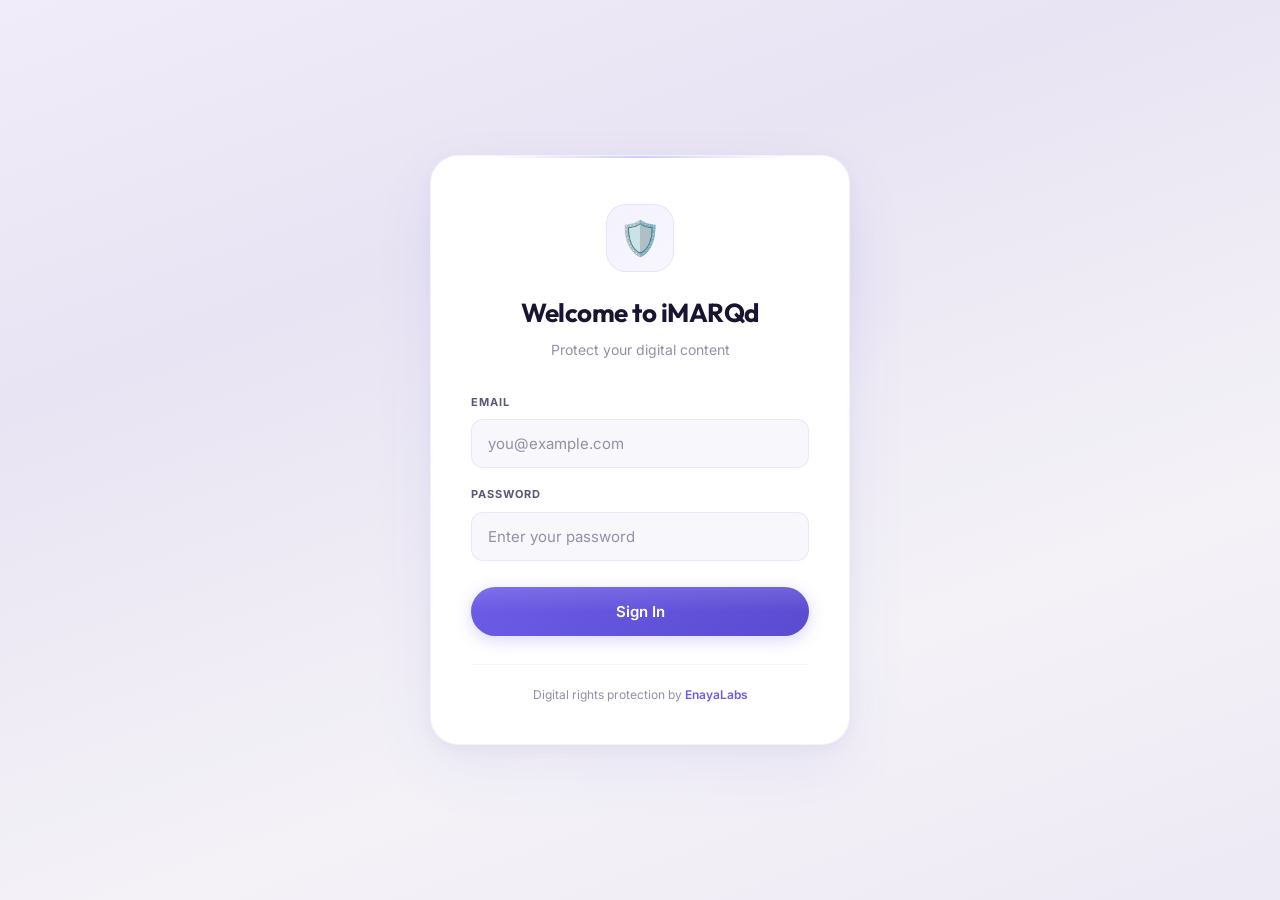
==== index.html @ 7c2dae61 "Initial frontend deployment for iMARQd" ====
<!DOCTYPE html>
<html lang="en">
<head>
<meta charset="UTF-8">
<meta name="viewport" content="width=device-width, initial-scale=1.0">
<title>iMARQd - Photo Protection Platform</title>

<link rel="preconnect" href="https://fonts.googleapis.com">
<link rel="preconnect" href="https://fonts.gstatic.com" crossorigin>
<link href="https://fonts.googleapis.com/css2?family=Outfit:wght@400;500;600;700;800&family=Inter:wght@400;500;600;700&display=swap" rel="stylesheet">

<style>
/* ============================================================
   iMARQd — Light Premium Interface
   ============================================================ */

*, *::before, *::after {
  margin: 0;
  padding: 0;
  box-sizing: border-box;
}

:root {
  --primary: #6c5ce7;
  --primary-light: #a29bfe;
  --primary-dark: #5a4bd1;
  --primary-glow: rgba(108, 92, 231, 0.25);
  --primary-subtle: rgba(108, 92, 231, 0.06);
  --accent: #8b5cf6;
  --success: #10b981;
  --success-light: #d1fae5;
  --success-glow: rgba(16, 185, 129, 0.2);
  --danger: #ef4444;
  --danger-glow: rgba(239, 68, 68, 0.18);
  --warning: #f59e0b;

  --bg-body: #f4f2f7;
  --bg-card: #ffffff;
  --bg-card-hover: #ffffff;
  --bg-elevated: #f8f7fb;
  --bg-input: #f8f7fb;
  --bg-input-focus: #ffffff;

  --text-primary: #1a1433;
  --text-secondary: #5c5775;
  --text-muted: #9490a6;

  --border-subtle: rgba(108, 92, 231, 0.06);
  --border-default: rgba(108, 92, 231, 0.1);
  --border-hover: rgba(108, 92, 231, 0.2);
  --border-active: rgba(108, 92, 231, 0.45);

  --radius-sm: 12px;
  --radius-md: 18px;
  --radius-lg: 24px;
  --radius-xl: 28px;
  --radius-pill: 999px;

  --ease-out: cubic-bezier(0.16, 1, 0.3, 1);
  --transition-fast: 0.2s var(--ease-out);
  --transition-normal: 0.35s var(--ease-out);

  --shadow-sm: 0 1px 3px rgba(108, 92, 231, 0.04), 0 1px 2px rgba(0,0,0,0.03);
  --shadow-card: 0 4px 24px rgba(108, 92, 231, 0.06), 0 1px 4px rgba(0,0,0,0.03);
  --shadow-card-hover: 0 12px 40px rgba(108, 92, 231, 0.1), 0 2px 8px rgba(0,0,0,0.04);
  --shadow-lg: 0 20px 50px rgba(108, 92, 231, 0.12), 0 4px 12px rgba(0,0,0,0.04);
}

html { scroll-behavior: smooth; }

body {
  font-family: 'Inter', -apple-system, BlinkMacSystemFont, sans-serif;
  background: var(--bg-body);
  color: var(--text-primary);
  line-height: 1.6;
  min-height: 100vh;
  overflow-x: hidden;
  -webkit-font-smoothing: antialiased;
}

/* ===== Subtle background pattern ===== */
body::before {
  content: '';
  position: fixed;
  inset: 0;
  background:
    radial-gradient(ellipse 60% 50% at 10% 0%, rgba(108, 92, 231, 0.06) 0%, transparent 50%),
    radial-gradient(ellipse 50% 60% at 90% 100%, rgba(139, 92, 246, 0.05) 0%, transparent 50%);
  pointer-events: none;
  z-index: 0;
}

/* ================================================================
   LOGIN
   ================================================================ */
.login-wrapper {
  display: flex;
  align-items: center;
  justify-content: center;
  min-height: 100vh;
  padding: 24px;
  position: relative;
  z-index: 1;
  background: linear-gradient(160deg, #f0ecf9 0%, #e8e4f3 30%, #f4f2f7 70%, #ede9f5 100%);
}

.login-wrapper::before {
  content: '';
  position: absolute;
  width: 480px;
  height: 480px;
  border-radius: 50%;
  background: radial-gradient(circle, rgba(108, 92, 231, 0.08) 0%, transparent 65%);
  top: 50%;
  left: 50%;
  transform: translate(-50%, -50%);
  animation: orbPulse 7s ease-in-out infinite;
  pointer-events: none;
}

.login-wrapper::after {
  content: '';
  position: absolute;
  width: 260px;
  height: 260px;
  border-radius: 50%;
  background: radial-gradient(circle, rgba(139, 92, 246, 0.06) 0%, transparent 65%);
  top: 32%;
  left: 62%;
  transform: translate(-50%, -50%);
  animation: orbFloat 9s ease-in-out infinite reverse;
  pointer-events: none;
}

@keyframes orbPulse {
  0%, 100% { transform: translate(-50%, -50%) scale(1); opacity: 0.7; }
  50% { transform: translate(-50%, -50%) scale(1.1); opacity: 1; }
}

@keyframes orbFloat {
  0%, 100% { transform: translate(-50%, -50%) scale(1); }
  50% { transform: translate(-50%, -50%) scale(1.08) translate(15px, -8px); }
}

.login-card {
  background: var(--bg-card);
  border: 1px solid rgba(108, 92, 231, 0.08);
  border-radius: var(--radius-xl);
  padding: 48px 40px 40px;
  width: 100%;
  max-width: 420px;
  position: relative;
  z-index: 2;
  box-shadow:
    0 24px 60px rgba(108, 92, 231, 0.08),
    0 4px 16px rgba(0, 0, 0, 0.04),
    inset 0 1px 0 rgba(255, 255, 255, 0.8);
  animation: loginReveal 0.7s var(--ease-out) forwards;
  opacity: 0;
}

@keyframes loginReveal {
  from { opacity: 0; transform: translateY(28px) scale(0.97); }
  to { opacity: 1; transform: translateY(0) scale(1); }
}

.login-card::before {
  content: '';
  position: absolute;
  top: 0;
  left: 15%;
  right: 15%;
  height: 2px;
  border-radius: 2px;
  background: linear-gradient(90deg, transparent, var(--primary-light), transparent);
  opacity: 0.5;
}

.login-logo-wrap {
  text-align: center;
  margin-bottom: 20px;
}

.login-logo {
  display: inline-flex;
  align-items: center;
  justify-content: center;
  width: 68px;
  height: 68px;
  border-radius: 20px;
  background: linear-gradient(135deg, rgba(108, 92, 231, 0.08), rgba(139, 92, 246, 0.06));
  border: 1px solid rgba(108, 92, 231, 0.1);
  font-size: 34px;
  animation: logoGlow 4s ease-in-out infinite;
}

@keyframes logoGlow {
  0%, 100% { box-shadow: 0 4px 16px rgba(108, 92, 231, 0.06); }
  50% { box-shadow: 0 8px 32px rgba(108, 92, 231, 0.12); }
}

.login-card h2 {
  font-family: 'Outfit', sans-serif;
  font-size: 26px;
  font-weight: 700;
  color: var(--text-primary);
  text-align: center;
  margin-bottom: 6px;
  letter-spacing: -0.5px;
}

.login-subtitle {
  text-align: center;
  color: var(--text-muted);
  font-size: 14px;
  margin-bottom: 32px;
}

.login-error {
  background: rgba(239, 68, 68, 0.06);
  border: 1px solid rgba(239, 68, 68, 0.15);
  color: var(--danger);
  padding: 12px 16px;
  border-radius: var(--radius-sm);
  font-size: 14px;
  font-weight: 500;
  margin-bottom: 18px;
  display: none;
  text-align: center;
}

.login-field-group {
  margin-bottom: 18px;
}

.login-field-label {
  display: block;
  font-size: 11px;
  font-weight: 700;
  color: var(--text-secondary);
  text-transform: uppercase;
  letter-spacing: 1px;
  margin-bottom: 8px;
}

.login-input {
  width: 100%;
  padding: 14px 16px;
  background: var(--bg-input);
  border: 1.5px solid var(--border-default);
  border-radius: var(--radius-sm);
  color: var(--text-primary);
  font-size: 15px;
  font-family: 'Inter', sans-serif;
  transition: var(--transition-fast);
  outline: none;
}

.login-input:focus {
  border-color: var(--border-active);
  background: var(--bg-input-focus);
  box-shadow: 0 0 0 3px rgba(108, 92, 231, 0.08);
}

.login-input::placeholder {
  color: var(--text-muted);
}

.login-btn {
  width: 100%;
  padding: 15px;
  background: linear-gradient(135deg, var(--primary) 0%, var(--primary-dark) 100%);
  color: white;
  border: none;
  border-radius: var(--radius-pill);
  font-size: 15px;
  font-weight: 600;
  font-family: 'Inter', sans-serif;
  cursor: pointer;
  transition: var(--transition-normal);
  box-shadow: 0 4px 16px var(--primary-glow);
  margin-top: 8px;
  position: relative;
  overflow: hidden;
}

.login-btn::before {
  content: '';
  position: absolute;
  inset: 0;
  background: linear-gradient(rgba(255,255,255,0.12), transparent 50%);
  pointer-events: none;
}

.login-btn:hover {
  transform: translateY(-2px);
  box-shadow: 0 8px 28px var(--primary-glow);
}

.login-btn:active { transform: translateY(0); }

.login-footer {
  text-align: center;
  margin-top: 28px;
  padding-top: 20px;
  border-top: 1px solid var(--border-subtle);
}

.login-footer-text {
  font-size: 12px;
  color: var(--text-muted);
}

.login-footer-text a {
  color: var(--primary);
  text-decoration: none;
  font-weight: 600;
  transition: var(--transition-fast);
}

.login-footer-text a:hover { color: var(--primary-dark); }

/* ================================================================
   APP HEADER
   ================================================================ */
.app-header {
  display: grid;
  grid-template-columns: 1fr auto 1fr;
  align-items: center;
  padding: 18px 36px;
  max-width: 1440px;
  margin: 0 auto;
  position: relative;
  z-index: 10;
  animation: fadeDown 0.5s var(--ease-out);
}

@keyframes fadeDown {
  from { opacity: 0; transform: translateY(-8px); }
  to { opacity: 1; transform: translateY(0); }
}

.app-header::after {
  content: '';
  position: absolute;
  bottom: 0;
  left: 5%;
  right: 5%;
  height: 1px;
  background: linear-gradient(90deg, transparent, var(--border-default), transparent);
}

.header-left { display: flex; align-items: center; gap: 12px; }
.header-center { text-align: center; }
.header-right { display: flex; justify-content: flex-end; }

.logo {
  width: 42px;
  height: 42px;
  background: var(--primary-subtle);
  border: 1px solid var(--border-default);
  border-radius: 12px;
  display: flex;
  align-items: center;
  justify-content: center;
  font-size: 20px;
  transition: var(--transition-fast);
}

.logo:hover {
  background: rgba(108, 92, 231, 0.1);
  border-color: var(--border-hover);
  box-shadow: 0 4px 12px rgba(108, 92, 231, 0.08);
}

.logo-text {
  font-family: 'Outfit', sans-serif;
  font-size: 22px;
  color: var(--text-primary);
  font-weight: 800;
  letter-spacing: -0.7px;
}

.tagline {
  font-size: 12px;
  color: var(--text-muted);
  font-weight: 500;
  letter-spacing: 2.5px;
  text-transform: uppercase;
}

.logout-btn {
  padding: 8px 18px !important;
  border-radius: var(--radius-pill) !important;
  font-size: 13px !important;
}

/* ================================================================
   MAIN CONTENT
   ================================================================ */
.app-content {
  display: flex;
  justify-content: center;
  padding: 28px 24px 80px;
  position: relative;
  z-index: 1;
}

.container {
  max-width: 1360px;
  width: 100%;
}

/* ===== FIXED GRID: 2 equal columns on top, full-width bottom ===== */
.sections-grid {
  display: grid;
  grid-template-columns: 1fr 1fr;
  gap: 22px;
}

/* ================================================================
   SECTION CARDS
   ================================================================ */
.section-card {
  background: var(--bg-card);
  border: 1px solid var(--border-subtle);
  border-radius: var(--radius-xl);
  padding: 36px;
  position: relative;
  overflow: hidden;
  transition: var(--transition-normal);
  box-shadow: var(--shadow-card);
  animation: cardUp 0.55s var(--ease-out) backwards;
}

.section-card:nth-child(1) { animation-delay: 0.08s; }
.section-card:nth-child(2) { animation-delay: 0.16s; }
.section-card:nth-child(3) { animation-delay: 0.24s; }

@keyframes cardUp {
  from { opacity: 0; transform: translateY(16px); }
  to { opacity: 1; transform: translateY(0); }
}

/* Top accent bar */
.section-card::before {
  content: '';
  position: absolute;
  top: 0;
  left: 0;
  right: 0;
  height: 2px;
  background: linear-gradient(90deg, transparent, rgba(108, 92, 231, 0.15) 30%, rgba(139, 92, 246, 0.25) 50%, rgba(108, 92, 231, 0.15) 70%, transparent);
  opacity: 0;
  transition: opacity var(--transition-normal);
}

.section-card:hover {
  transform: translateY(-3px);
  border-color: var(--border-hover);
  box-shadow: var(--shadow-card-hover);
}

.section-card:hover::before { opacity: 1; }

/* ===== SECTION HEADER ===== */
.section-header {
  display: flex;
  align-items: center;
  gap: 14px;
  margin-bottom: 12px;
}

.section-icon {
  width: 52px;
  height: 52px;
  background: linear-gradient(135deg, rgba(108, 92, 231, 0.08), rgba(139, 92, 246, 0.06));
  border: 1px solid rgba(108, 92, 231, 0.08);
  border-radius: 15px;
  display: flex;
  align-items: center;
  justify-content: center;
  font-size: 24px;
  flex-shrink: 0;
  transition: var(--transition-normal);
}

.section-card:hover .section-icon {
  background: linear-gradient(135deg, rgba(108, 92, 231, 0.12), rgba(139, 92, 246, 0.1));
  box-shadow: 0 4px 16px rgba(108, 92, 231, 0.08);
  border-color: rgba(108, 92, 231, 0.15);
}

.section-title {
  font-family: 'Outfit', sans-serif;
  font-size: 22px;
  font-weight: 700;
  color: var(--text-primary);
  letter-spacing: -0.3px;
}

.section-description {
  font-size: 14px;
  color: var(--text-secondary);
  margin-bottom: 22px;
  line-height: 1.65;
}

/* ================================================================
   UPLOAD ZONE
   ================================================================ */
.upload-zone {
  background: var(--bg-elevated);
  border: 1.5px dashed rgba(108, 92, 231, 0.15);
  border-radius: var(--radius-lg);
  padding: 40px 24px;
  text-align: center;
  cursor: pointer;
  transition: var(--transition-normal);
  margin-bottom: 22px;
  position: relative;
  overflow: hidden;
}

.upload-zone:hover {
  border-color: rgba(108, 92, 231, 0.3);
  background: rgba(108, 92, 231, 0.03);
}

.upload-zone.dragover {
  border-color: var(--primary);
  border-style: solid;
  background: rgba(108, 92, 231, 0.04);
  box-shadow: 0 0 0 3px rgba(108, 92, 231, 0.06);
}

.upload-icon {
  font-size: 40px;
  margin-bottom: 12px;
  display: inline-block;
  animation: gentleFloat 4s ease-in-out infinite;
}

@keyframes gentleFloat {
  0%, 100% { transform: translateY(0); }
  50% { transform: translateY(-5px); }
}

.upload-text {
  font-size: 15px;
  color: var(--text-primary);
  font-weight: 600;
  margin-bottom: 4px;
}

.upload-subtext {
  font-size: 13px;
  color: var(--text-muted);
}

/* ===== IMAGE PREVIEW ===== */
.image-preview {
  display: none;
  background: var(--bg-elevated);
  border-radius: var(--radius-md);
  padding: 18px;
  margin-bottom: 22px;
  border: 1px solid var(--border-subtle);
}

.preview-image {
  width: 100%;
  max-height: 260px;
  object-fit: contain;
  border-radius: var(--radius-sm);
  margin-bottom: 12px;
}

.preview-info {
  font-size: 12px;
  color: var(--text-muted);
  text-align: center;
  font-weight: 500;
}

/* ===== PROCESSING ===== */
.processing {
  display: none;
  text-align: center;
  padding: 32px;
}

.spinner {
  width: 38px;
  height: 38px;
  margin: 0 auto 16px;
  border: 3px solid rgba(108, 92, 231, 0.1);
  border-top-color: var(--primary);
  border-radius: 50%;
  animation: spin 0.75s linear infinite;
}

@keyframes spin { to { transform: rotate(360deg); } }

.processing-text {
  font-size: 14px;
  color: var(--text-secondary);
  font-weight: 600;
}

/* ================================================================
   MESSAGES
   ================================================================ */
.message {
  padding: 13px 18px;
  border-radius: var(--radius-sm);
  margin-bottom: 18px;
  font-size: 14px;
  font-weight: 600;
  display: none;
  align-items: center;
  gap: 10px;
  animation: msgSlide 0.35s var(--ease-out);
  text-align: center;
  border: 1px solid transparent;
}

@keyframes msgSlide {
  from { opacity: 0; transform: translateY(-10px); }
  to { opacity: 1; transform: translateY(0); }
}

.message-success {
  background: rgba(16, 185, 129, 0.08);
  border-color: rgba(16, 185, 129, 0.15);
  color: var(--success);
}

.message-info {
  background: rgba(108, 92, 231, 0.06);
  border-color: rgba(108, 92, 231, 0.12);
  color: var(--primary);
}

.message-warning {
  background: rgba(245, 158, 11, 0.08);
  border-color: rgba(245, 158, 11, 0.15);
  color: var(--warning);
}

.message-error {
  background: rgba(239, 68, 68, 0.06);
  border-color: rgba(239, 68, 68, 0.12);
  color: var(--danger);
}

/* ================================================================
   BUTTONS
   ================================================================ */
.btn {
  padding: 14px 26px;
  border-radius: var(--radius-pill);
  font-size: 15px;
  font-weight: 600;
  cursor: pointer;
  transition: var(--transition-normal);
  border: none;
  font-family: 'Inter', sans-serif;
  display: inline-flex;
  align-items: center;
  gap: 8px;
  justify-content: center;
  position: relative;
  overflow: hidden;
}

.btn::before {
  content: '';
  position: absolute;
  inset: 0;
  background: linear-gradient(rgba(255, 255, 255, 0.1), transparent 55%);
  pointer-events: none;
}

.btn-primary {
  background: linear-gradient(135deg, var(--primary) 0%, var(--primary-dark) 100%);
  color: white;
  box-shadow: 0 4px 14px var(--primary-glow);
}

.btn-primary:hover:not(:disabled) {
  transform: translateY(-2px);
  box-shadow: 0 8px 24px var(--primary-glow);
}

.btn-primary:active:not(:disabled) { transform: translateY(0); }
.btn-primary:disabled { opacity: 0.4; cursor: not-allowed; }

.btn-secondary {
  background: var(--primary-subtle);
  color: var(--primary);
  border: 1px solid var(--border-default);
}

.btn-secondary:hover {
  background: rgba(108, 92, 231, 0.1);
  border-color: var(--border-hover);
}

.btn-success {
  background: linear-gradient(135deg, #059669 0%, #047857 100%);
  color: white;
  box-shadow: 0 4px 14px var(--success-glow);
}

.btn-success:hover {
  transform: translateY(-2px);
  box-shadow: 0 8px 22px var(--success-glow);
}

.btn-danger {
  background: linear-gradient(135deg, #dc2626 0%, #b91c1c 100%);
  color: white;
  box-shadow: 0 4px 14px var(--danger-glow);
}

.btn-danger:hover {
  transform: translateY(-2px);
  box-shadow: 0 8px 22px var(--danger-glow);
}

.btn-full { width: 100%; }
.btn-small { padding: 10px 18px; font-size: 13px; }

.btn-group {
  display: grid;
  grid-template-columns: repeat(auto-fit, minmax(200px, 1fr));
  gap: 12px;
}

/* ================================================================
   INPUT FIELDS
   ================================================================ */
.input-group { margin-bottom: 22px; }

.input-label {
  display: block;
  font-size: 11px;
  font-weight: 700;
  color: var(--text-secondary);
  margin-bottom: 8px;
  text-transform: uppercase;
  letter-spacing: 0.8px;
}

.input-field {
  width: 100%;
  padding: 14px 16px;
  background: var(--bg-input);
  border: 1.5px solid var(--border-default);
  border-radius: var(--radius-sm);
  color: var(--text-primary);
  font-size: 15px;
  font-family: 'Inter', sans-serif;
  transition: var(--transition-fast);
  margin-bottom: 14px;
  outline: none;
}

.input-field:focus {
  border-color: var(--border-active);
  background: var(--bg-input-focus);
  box-shadow: 0 0 0 3px rgba(108, 92, 231, 0.06);
}

.input-field::placeholder { color: var(--text-muted); }

/* ================================================================
   PLATFORM SELECTOR
   ================================================================ */
.platform-selector {
  display: flex;
  gap: 10px;
  margin-bottom: 16px;
}

.platform-option {
  width: 54px;
  height: 54px;
  border-radius: 15px;
  display: flex;
  align-items: center;
  justify-content: center;
  font-size: 23px;
  cursor: pointer;
  background: var(--bg-elevated);
  border: 1.5px solid var(--border-subtle);
  transition: var(--transition-fast);
  position: relative;
}

.platform-option:hover {
  transform: translateY(-3px);
  border-color: var(--border-hover);
  background: rgba(108, 92, 231, 0.04);
  box-shadow: 0 4px 12px rgba(108, 92, 231, 0.06);
}

.platform-option.active {
  background: linear-gradient(135deg, var(--primary) 0%, var(--primary-dark) 100%);
  border-color: transparent;
  color: white;
  box-shadow: 0 4px 16px var(--primary-glow);
  transform: translateY(-2px);
}

.platform-option.active::after {
  content: '';
  position: absolute;
  bottom: -6px;
  left: 50%;
  transform: translateX(-50%);
  width: 4px;
  height: 4px;
  border-radius: 50%;
  background: var(--primary);
  box-shadow: 0 0 6px var(--primary-glow);
}

.platform-icon { font-size: 23px; display: block; }

/* ================================================================
   SEARCH RESULTS
   ================================================================ */
.search-results { display: none; margin-top: 22px; }

.result-card {
  background: var(--bg-elevated);
  border: 1px solid var(--border-subtle);
  border-radius: var(--radius-lg);
  padding: 26px;
  margin-bottom: 14px;
  transition: var(--transition-normal);
}

.result-card:hover {
  transform: translateY(-2px);
  border-color: var(--border-hover);
  box-shadow: var(--shadow-card-hover);
}

.result-header {
  display: flex;
  gap: 18px;
  margin-bottom: 18px;
  padding-bottom: 18px;
  border-bottom: 1px solid var(--border-subtle);
}

.result-thumbnail {
  width: 80px;
  height: 80px;
  background: linear-gradient(135deg, rgba(108, 92, 231, 0.08), rgba(139, 92, 246, 0.06));
  border: 1px solid rgba(108, 92, 231, 0.08);
  border-radius: var(--radius-md);
  display: flex;
  align-items: center;
  justify-content: center;
  font-size: 32px;
  flex-shrink: 0;
}

.result-info { flex: 1; min-width: 0; }

.result-platform {
  display: inline-block;
  padding: 3px 10px;
  background: rgba(108, 92, 231, 0.06);
  border: 1px solid rgba(108, 92, 231, 0.1);
  color: var(--primary);
  border-radius: 6px;
  font-size: 10px;
  font-weight: 700;
  text-transform: uppercase;
  letter-spacing: 0.8px;
  margin-bottom: 8px;
}

.result-title {
  font-family: 'Outfit', sans-serif;
  font-size: 18px;
  font-weight: 700;
  color: var(--text-primary);
  margin-bottom: 5px;
}

.result-meta {
  font-size: 13px;
  color: var(--text-muted);
  margin-bottom: 5px;
}

/* ================================================================
   ACTION DECISION
   ================================================================ */
.action-decision { margin-top: 26px; }

.action-title {
  font-family: 'Outfit', sans-serif;
  font-size: 16px;
  font-weight: 700;
  color: var(--text-primary);
  margin-bottom: 18px;
  text-align: center;
}

.action-options {
  display: grid;
  grid-template-columns: 1fr 1fr;
  gap: 14px;
}

.action-card {
  background: var(--bg-card);
  border: 1.5px solid var(--border-subtle);
  border-radius: var(--radius-lg);
  padding: 26px;
  cursor: pointer;
  transition: var(--transition-normal);
  text-align: center;
}

.action-card:hover { transform: translateY(-3px); }

.action-card.monetize { border-color: rgba(16, 185, 129, 0.12); }
.action-card.monetize:hover {
  background: rgba(16, 185, 129, 0.03);
  border-color: rgba(16, 185, 129, 0.25);
  box-shadow: 0 10px 28px rgba(16, 185, 129, 0.08);
}

.action-card.takedown { border-color: rgba(239, 68, 68, 0.12); }
.action-card.takedown:hover {
  background: rgba(239, 68, 68, 0.03);
  border-color: rgba(239, 68, 68, 0.25);
  box-shadow: 0 10px 28px rgba(239, 68, 68, 0.08);
}

.action-icon { font-size: 40px; margin-bottom: 12px; }

.action-card-title {
  font-family: 'Outfit', sans-serif;
  font-size: 18px;
  font-weight: 700;
  margin-bottom: 8px;
}

.action-card.monetize .action-card-title { color: var(--success); }
.action-card.takedown .action-card-title { color: var(--danger); }

.action-description {
  font-size: 13px;
  color: var(--text-secondary);
  margin-bottom: 14px;
  line-height: 1.6;
}

/* ===== UTILITY ===== */
.verify-result { display: none; }
.full-width { grid-column: 1 / -1; }

/* ================================================================
   RESPONSIVE
   ================================================================ */
@media (max-width: 968px) {
  .sections-grid { grid-template-columns: 1fr; }
  .app-header { padding: 14px 18px; grid-template-columns: 1fr 1fr; }
  .header-center { display: none; }
  .logo-text { font-size: 20px; }
  .section-card { padding: 26px; border-radius: var(--radius-lg); }
  .section-title { font-size: 20px; }
  .section-icon { width: 46px; height: 46px; font-size: 20px; border-radius: 13px; }
  .action-options { grid-template-columns: 1fr; }
}

@media (max-width: 640px) {
  .app-content { padding: 14px 10px 60px; }
  .section-card { padding: 22px 18px; border-radius: var(--radius-md); }
  .btn-group { grid-template-columns: 1fr; }
  .platform-selector { gap: 7px; }
  .platform-option { width: 46px; height: 46px; font-size: 19px; border-radius: 12px; }
  .result-header { flex-direction: column; text-align: center; align-items: center; }
  .upload-zone { padding: 32px 18px; }
  .login-card { padding: 32px 24px; border-radius: var(--radius-lg); }
  .login-logo { width: 56px; height: 56px; font-size: 28px; border-radius: 16px; }
  .btn { padding: 12px 20px; font-size: 14px; }
}

/* ===== SCROLLBAR ===== */
::-webkit-scrollbar { width: 5px; }
::-webkit-scrollbar-track { background: transparent; }
::-webkit-scrollbar-thumb { background: rgba(108, 92, 231, 0.15); border-radius: 3px; }
::-webkit-scrollbar-thumb:hover { background: rgba(108, 92, 231, 0.25); }

::selection { background: rgba(108, 92, 231, 0.15); color: var(--text-primary); }
:focus-visible { outline: 2px solid var(--primary); outline-offset: 2px; }
</style>
</head>
<body>

<div id="verifyResult" class="verify-result" style="margin-top:12px;"></div>

<!-- LOGIN -->
<div id="loginScreen" class="login-wrapper">
  <div class="login-card">
    <div class="login-logo-wrap">
      <div class="login-logo">🛡️</div>
    </div>
    <h2>Welcome to iMARQd</h2>
    <p class="login-subtitle">Protect your digital content</p>
    <div id="loginError" class="login-error"></div>
    <div class="login-field-group">
      <label class="login-field-label" for="loginEmail">Email</label>
      <input id="loginEmail" class="login-input" placeholder="you@example.com" autocomplete="email">
    </div>
    <div class="login-field-group">
      <label class="login-field-label" for="loginPassword">Password</label>
      <input id="loginPassword" class="login-input" type="password" placeholder="Enter your password" autocomplete="current-password">
    </div>
    <button class="login-btn" id="loginBtn">Sign In</button>
    <div class="login-footer">
      <p class="login-footer-text">Digital rights protection by <a href="#">EnayaLabs</a></p>
    </div>
  </div>
</div>

<!-- MAIN APP -->
<div id="app" style="display:none;">

  <div class="app-header">
    <div class="header-left">
      <div class="logo">🛡️</div>
      <div class="logo-text">iMARQd</div>
    </div>
    <div class="header-center">
      <div class="tagline">Protect · Verify · Monitor</div>
    </div>
    <div class="header-right">
      <button class="btn btn-secondary logout-btn" id="logoutBtn">Logout</button>
    </div>
  </div>

  <div class="app-content">
    <div class="container">
      <div class="sections-grid">

        <!-- WATERMARK -->
        <div class="section-card">
          <div class="section-header">
            <div class="section-icon">🖼️</div>
            <div class="section-title">Watermark & Download</div>
          </div>
          <p class="section-description">Upload your image, add an invisible watermark, and download the protected version.</p>
          <div id="watermarkMessage" class="message"></div>
          <div class="upload-zone" id="watermarkZone">
            <input type="file" id="watermarkInput" hidden accept="image/*">
            <div class="upload-icon">📸</div>
            <div class="upload-text">Drop image here</div>
            <div class="upload-subtext">or click to browse</div>
          </div>
          <div class="image-preview" id="watermarkPreview">
            <img id="watermarkPreviewImg" class="preview-image">
            <div id="watermarkPreviewInfo" class="preview-info"></div>
          </div>
          <div class="processing" id="watermarkProcessing">
            <div class="spinner"></div>
            <div class="processing-text">Adding invisible watermark...</div>
          </div>
          <button class="btn btn-success btn-full" id="downloadBtn" style="display:none;">Download Protected Image</button>
        </div>

        <!-- VERIFY -->
        <div class="section-card">
          <div class="section-header">
            <div class="section-icon">🔍</div>
            <div class="section-title">Upload & Verify</div>
          </div>
          <p class="section-description">Check if an image carries an iMARQd watermark and retrieve its ownership details.</p>
          <div id="verifyMessage" class="message"></div>
          <div class="upload-zone" id="verifyZone">
            <input type="file" id="verifyInput" hidden accept="image/*">
            <div class="upload-icon">🔎</div>
            <div class="upload-text">Drop image here</div>
            <div class="upload-subtext">or click to verify</div>
          </div>
          <div class="image-preview" id="verifyPreview">
            <img id="verifyPreviewImg" class="preview-image">
          </div>
          <div class="processing" id="verifyProcessing">
            <div class="spinner"></div>
          </div>
        </div>

        <!-- MONITOR -->
        <div class="section-card full-width">
          <div class="section-header">
            <div class="section-icon">🌐</div>
            <div class="section-title">Social Media Monitor</div>
          </div>
          <p class="section-description">Track where your protected content appears across social media platforms.</p>
          <div id="searchMessage" class="message"></div>
          <div class="platform-selector" id="platformSelector">
            <div class="platform-option" data-platform="x">🐦</div>
            <div class="platform-option" data-platform="meta">📘</div>
            <div class="platform-option" data-platform="pin">📌</div>
            <div class="platform-option" data-platform="insta">📸</div>
          </div>
          <input id="handleInput" class="input-field" placeholder="Enter username or handle">
          <button class="btn btn-primary btn-full" id="monitorBtn">Monitor</button>
          <div id="searchResults" class="search-results"></div>
        </div>

      </div>
    </div>
  </div>
</div>

<!-- SCRIPTS -->
<script src="js/state.js"></script>
<script src="js/utils.js"></script>
<script src="js/auth.js"></script>
<script src="js/watermark.js"></script>
<script src="js/verify.js"></script>
<script src="js/monitor.js"></script>
<script src="js/main.js"></script>

<script>
document.addEventListener("DOMContentLoaded", () => {
  const options = document.querySelectorAll(".platform-option");
  options.forEach(option => {
    option.addEventListener("click", () => {
      options.forEach(o => o.classList.remove("active"));
      option.classList.add("active");
    });
  });
});
</script>

</body>
</html>
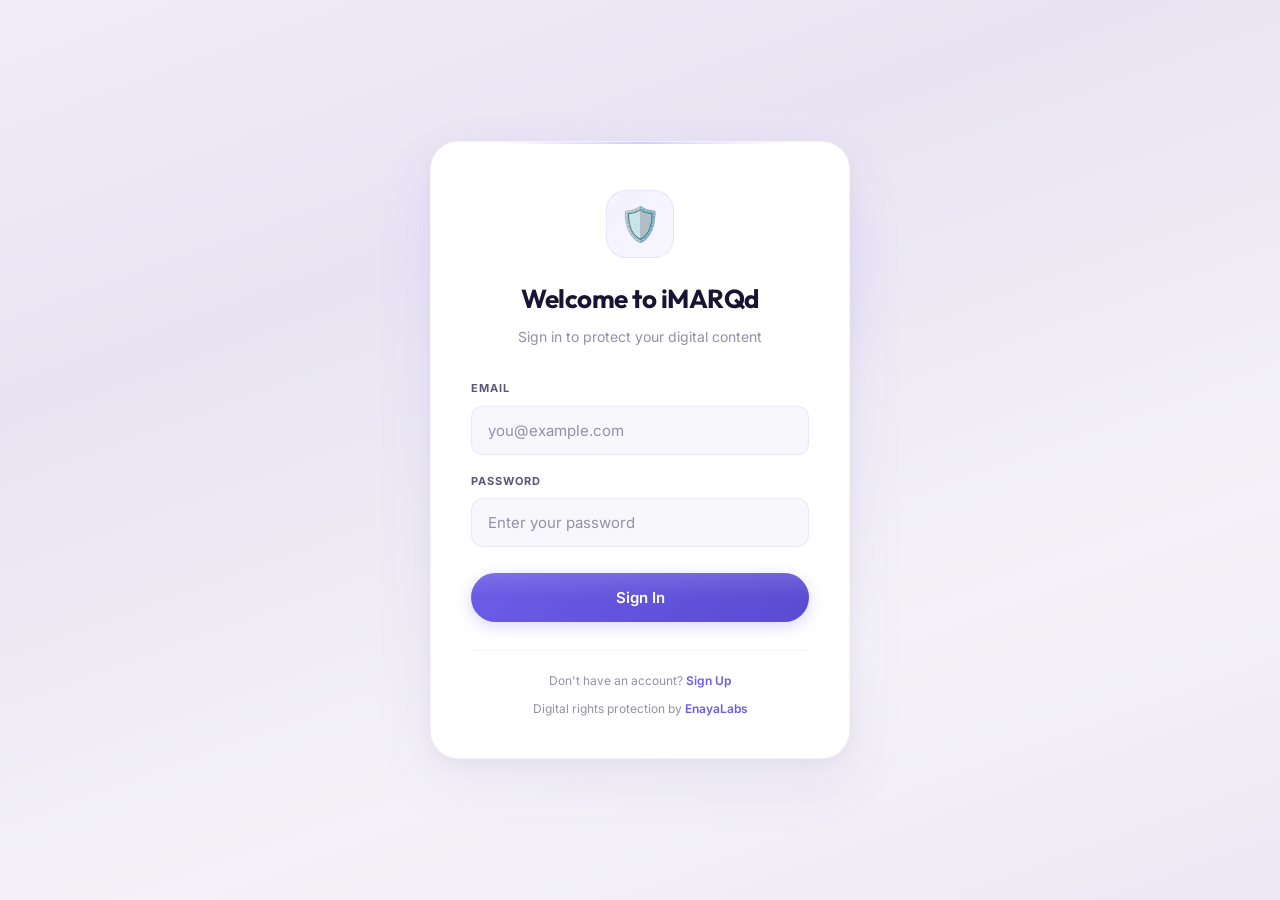
==== commit d1691c9e: "Update index.html with new login/signup" ====
--- a/index.html
+++ b/index.html
@@ -4,6 +4,31 @@
 <meta charset="UTF-8">
 <meta name="viewport" content="width=device-width, initial-scale=1.0">
 <title>iMARQd - Photo Protection Platform</title>
+
+<!-- Meta Pixel Code -->
+<script>
+!function(f,b,e,v,n,t,s)
+{if(f.fbq)return;n=f.fbq=function(){n.callMethod?
+n.callMethod.apply(n,arguments):n.queue.push(arguments)};
+if(!f._fbq)f._fbq=n;n.push=n;n.loaded=!0;n.version='2.0';
+n.queue=[];t=b.createElement(e);t.async=!0;
+t.src=v;s=b.getElementsByTagName(e)[0];
+s.parentNode.insertBefore(t,s)}(window,document,'script',
+'https://connect.facebook.net/en_US/fbevents.js');
+fbq('init', '1178151347754728');
+fbq('track', 'PageView');
+</script>
+<!-- End Meta Pixel Code -->
+
+<!-- Google tag (gtag.js) -->
+<script async src="https://www.googletagmanager.com/gtag/js?id=G-1P49YGQNN2"></script>
+<script>
+  window.dataLayer = window.dataLayer || [];
+  function gtag(){dataLayer.push(arguments);}
+  gtag('js', new Date());
+
+  gtag('config', 'G-1P49YGQNN2');
+</script>
 
 <link rel="preconnect" href="https://fonts.googleapis.com">
 <link rel="preconnect" href="https://fonts.gstatic.com" crossorigin>
@@ -780,27 +805,37 @@
    ================================================================ */
 .platform-selector {
   display: flex;
-  gap: 10px;
+  gap: 12px;
   margin-bottom: 16px;
+  flex-wrap: wrap;
 }
 
 .platform-option {
-  width: 54px;
-  height: 54px;
-  border-radius: 15px;
   display: flex;
   align-items: center;
-  justify-content: center;
-  font-size: 23px;
+  gap: 8px;
+  padding: 10px 18px;
+  border-radius: var(--radius-pill);
   cursor: pointer;
   background: var(--bg-elevated);
   border: 1.5px solid var(--border-subtle);
   transition: var(--transition-fast);
   position: relative;
+  color: var(--text-secondary);
+  user-select: none;
+}
+
+.platform-option svg { flex-shrink: 0; }
+
+.platform-label {
+  font-size: 13px;
+  font-weight: 600;
+  font-family: 'Inter', sans-serif;
+  letter-spacing: 0.2px;
 }
 
 .platform-option:hover {
-  transform: translateY(-3px);
+  transform: translateY(-2px);
   border-color: var(--border-hover);
   background: rgba(108, 92, 231, 0.04);
   box-shadow: 0 4px 12px rgba(108, 92, 231, 0.06);
@@ -814,17 +849,108 @@
   transform: translateY(-2px);
 }
 
-.platform-option.active::after {
-  content: '';
-  position: absolute;
-  bottom: -6px;
-  left: 50%;
-  transform: translateX(-50%);
-  width: 4px;
-  height: 4px;
-  border-radius: 50%;
-  background: var(--primary);
-  box-shadow: 0 0 6px var(--primary-glow);
+.platform-option.active .coming-soon-badge {
+  background: rgba(255, 255, 255, 0.25);
+  color: white;
+}
+
+.coming-soon-badge {
+  font-size: 9px;
+  font-weight: 700;
+  text-transform: uppercase;
+  letter-spacing: 0.8px;
+  background: rgba(245, 158, 11, 0.12);
+  color: var(--warning);
+  padding: 2px 7px;
+  border-radius: 6px;
+  line-height: 1.4;
+}
+
+/* ===== MATCH FOUND RESULT ===== */
+.match-result-card {
+  background: var(--bg-elevated);
+  border: 1.5px solid rgba(16, 185, 129, 0.2);
+  border-radius: var(--radius-lg);
+  padding: 28px;
+  margin-top: 22px;
+  animation: cardUp 0.45s var(--ease-out);
+}
+
+.match-result-header {
+  display: flex;
+  align-items: center;
+  gap: 14px;
+  margin-bottom: 18px;
+}
+
+.match-result-badge {
+  display: inline-flex;
+  align-items: center;
+  gap: 6px;
+  background: var(--success-light);
+  color: #047857;
+  padding: 6px 14px;
+  border-radius: var(--radius-pill);
+  font-size: 13px;
+  font-weight: 700;
+  font-family: 'Outfit', sans-serif;
+}
+
+.match-result-badge svg { flex-shrink: 0; }
+
+.match-detail-grid {
+  display: grid;
+  grid-template-columns: 1fr 1fr;
+  gap: 14px;
+}
+
+.match-detail-item {
+  background: var(--bg-card);
+  border: 1px solid var(--border-subtle);
+  border-radius: var(--radius-sm);
+  padding: 14px 16px;
+}
+
+.match-detail-label {
+  font-size: 10px;
+  font-weight: 700;
+  text-transform: uppercase;
+  letter-spacing: 0.8px;
+  color: var(--text-muted);
+  margin-bottom: 4px;
+}
+
+.match-detail-value {
+  font-family: 'Outfit', sans-serif;
+  font-size: 15px;
+  font-weight: 600;
+  color: var(--text-primary);
+}
+
+.coming-soon-overlay {
+  text-align: center;
+  padding: 40px 20px;
+  margin-top: 22px;
+  background: var(--bg-elevated);
+  border: 1.5px dashed rgba(245, 158, 11, 0.25);
+  border-radius: var(--radius-lg);
+  animation: cardUp 0.45s var(--ease-out);
+}
+
+.coming-soon-icon { font-size: 44px; margin-bottom: 12px; }
+
+.coming-soon-title {
+  font-family: 'Outfit', sans-serif;
+  font-size: 20px;
+  font-weight: 700;
+  color: var(--text-primary);
+  margin-bottom: 6px;
+}
+
+.coming-soon-text {
+  font-size: 14px;
+  color: var(--text-secondary);
+  line-height: 1.6;
 }
 
 .platform-icon { font-size: 23px; display: block; }
@@ -981,14 +1107,17 @@
   .section-title { font-size: 20px; }
   .section-icon { width: 46px; height: 46px; font-size: 20px; border-radius: 13px; }
   .action-options { grid-template-columns: 1fr; }
+  .match-detail-grid { grid-template-columns: 1fr; }
 }
 
 @media (max-width: 640px) {
   .app-content { padding: 14px 10px 60px; }
   .section-card { padding: 22px 18px; border-radius: var(--radius-md); }
   .btn-group { grid-template-columns: 1fr; }
-  .platform-selector { gap: 7px; }
-  .platform-option { width: 46px; height: 46px; font-size: 19px; border-radius: 12px; }
+  .platform-selector { gap: 8px; }
+  .platform-option { padding: 8px 14px; }
+  .platform-label { font-size: 12px; }
+  .platform-option svg { width: 18px; height: 18px; }
   .result-header { flex-direction: column; text-align: center; align-items: center; }
   .upload-zone { padding: 32px 18px; }
   .login-card { padding: 32px 24px; border-radius: var(--radius-lg); }
@@ -1007,6 +1136,12 @@
 </style>
 </head>
 <body>
+
+<!-- Meta Pixel (noscript) -->
+<noscript>
+  <img height="1" width="1" style="display:none"
+  src="https://www.facebook.com/tr?id=1178151347754728&ev=PageView&noscript=1"/>
+</noscript>
 
 <div id="verifyResult" class="verify-result" style="margin-top:12px;"></div>
 
@@ -1016,8 +1151,8 @@
     <div class="login-logo-wrap">
       <div class="login-logo">🛡️</div>
     </div>
-    <h2>Welcome to iMARQd</h2>
-    <p class="login-subtitle">Protect your digital content</p>
+    <h2 id="authTitle">Welcome to iMARQd</h2>
+    <p class="login-subtitle" id="authSubtitle">Sign in to protect your digital content</p>
     <div id="loginError" class="login-error"></div>
     <div class="login-field-group">
       <label class="login-field-label" for="loginEmail">Email</label>
@@ -1029,7 +1164,8 @@
     </div>
     <button class="login-btn" id="loginBtn">Sign In</button>
     <div class="login-footer">
-      <p class="login-footer-text">Digital rights protection by <a href="#">EnayaLabs</a></p>
+      <p class="login-footer-text" id="authToggleText">Don't have an account? <a href="#" id="authToggleLink">Sign Up</a></p>
+      <p class="login-footer-text" style="margin-top:8px;">Digital rights protection by <a href="#">EnayaLabs</a></p>
     </div>
   </div>
 </div>
@@ -1110,13 +1246,36 @@
           <p class="section-description">Track where your protected content appears across social media platforms.</p>
           <div id="searchMessage" class="message"></div>
           <div class="platform-selector" id="platformSelector">
-            <div class="platform-option" data-platform="x">🐦</div>
-            <div class="platform-option" data-platform="meta">📘</div>
-            <div class="platform-option" data-platform="pin">📌</div>
-            <div class="platform-option" data-platform="insta">📸</div>
+            <div class="platform-option" data-platform="twitter" title="Twitter / X">
+              <svg viewBox="0 0 24 24" width="22" height="22" fill="currentColor"><path d="M18.244 2.25h3.308l-7.227 8.26 8.502 11.24H16.17l-5.214-6.817L4.99 21.75H1.68l7.73-8.835L1.254 2.25H8.08l4.713 6.231zm-1.161 17.52h1.833L7.084 4.126H5.117z"/></svg>
+              <span class="platform-label">Twitter</span>
+            </div>
+            <div class="platform-option" data-platform="instagram" title="Instagram">
+              <svg viewBox="0 0 24 24" width="22" height="22" fill="none" stroke="currentColor" stroke-width="2" stroke-linecap="round" stroke-linejoin="round"><rect x="2" y="2" width="20" height="20" rx="5" ry="5"/><circle cx="12" cy="12" r="5"/><circle cx="17.5" cy="6.5" r="1.5" fill="currentColor" stroke="none"/></svg>
+              <span class="platform-label">Instagram</span>
+            </div>
+            <div class="platform-option" data-platform="facebook" title="Facebook">
+              <svg viewBox="0 0 24 24" width="22" height="22" fill="currentColor"><path d="M24 12.073c0-6.627-5.373-12-12-12s-12 5.373-12 12c0 5.99 4.388 10.954 10.125 11.854v-8.385H7.078v-3.47h3.047V9.43c0-3.007 1.792-4.669 4.533-4.669 1.312 0 2.686.235 2.686.235v2.953H15.83c-1.491 0-1.956.925-1.956 1.874v2.25h3.328l-.532 3.47h-2.796v8.385C19.612 23.027 24 18.062 24 12.073z"/></svg>
+              <span class="platform-label">Facebook</span>
+              <span class="coming-soon-badge">Soon</span>
+            </div>
+            <div class="platform-option" data-platform="tiktok" title="TikTok">
+              <svg viewBox="0 0 24 24" width="22" height="22" fill="currentColor"><path d="M19.59 6.69a4.83 4.83 0 01-3.77-4.25V2h-3.45v13.67a2.89 2.89 0 01-2.88 2.5 2.89 2.89 0 01-2.89-2.89 2.89 2.89 0 012.89-2.89c.28 0 .54.04.79.1v-3.5a6.37 6.37 0 00-.79-.05A6.34 6.34 0 003.15 15.2a6.34 6.34 0 0010.86 4.46V13a8.28 8.28 0 005.58 2.16V11.7a4.83 4.83 0 01-3.77-1.82V6.69h3.77z"/></svg>
+              <span class="platform-label">TikTok</span>
+              <span class="coming-soon-badge">Soon</span>
+            </div>
           </div>
           <input id="handleInput" class="input-field" placeholder="Enter username or handle">
           <button class="btn btn-primary btn-full" id="monitorBtn">Monitor</button>
+          <div id="monitorProcessing" class="processing">
+            <div class="spinner"></div>
+            <div class="processing-text" id="monitorProcessingText">Scanning platform...</div>
+          </div>
+          <div id="comingSoonPanel" class="coming-soon-overlay" style="display:none;">
+            <div class="coming-soon-icon">🚧</div>
+            <div class="coming-soon-title" id="comingSoonTitle">Coming Soon</div>
+            <div class="coming-soon-text" id="comingSoonText">This feature will be available in an upcoming release.</div>
+          </div>
           <div id="searchResults" class="search-results"></div>
         </div>
 
@@ -1131,17 +1290,136 @@
 <script src="js/auth.js"></script>
 <script src="js/watermark.js"></script>
 <script src="js/verify.js"></script>
-<script src="js/monitor.js"></script>
+<!-- monitor.js removed — monitor logic is handled inline below -->
 <script src="js/main.js"></script>
 
 <script>
 document.addEventListener("DOMContentLoaded", () => {
   const options = document.querySelectorAll(".platform-option");
+  const monitorBtn = document.getElementById("monitorBtn");
+  const handleInput = document.getElementById("handleInput");
+  const searchResults = document.getElementById("searchResults");
+  const monitorProcessing = document.getElementById("monitorProcessing");
+  const monitorProcessingText = document.getElementById("monitorProcessingText");
+  const searchMessage = document.getElementById("searchMessage");
+  const comingSoonPanel = document.getElementById("comingSoonPanel");
+  const comingSoonTitle = document.getElementById("comingSoonTitle");
+  const comingSoonText = document.getElementById("comingSoonText");
+
+  let selectedPlatform = null;
+
+  function showMessage(el, text, type) {
+    el.textContent = text;
+    el.className = "message message-" + type;
+    el.style.display = "flex";
+  }
+
+  function hideMessage(el) { el.style.display = "none"; }
+
+  // Platform selection
   options.forEach(option => {
     option.addEventListener("click", () => {
       options.forEach(o => o.classList.remove("active"));
       option.classList.add("active");
+      selectedPlatform = option.dataset.platform;
+
+      // Clear previous results
+      searchResults.style.display = "none";
+      searchResults.innerHTML = "";
+      hideMessage(searchMessage);
+      monitorProcessing.style.display = "none";
+
+      if (selectedPlatform === "facebook" || selectedPlatform === "tiktok") {
+        // Hide input + button, show coming soon inline
+        handleInput.style.display = "none";
+        monitorBtn.style.display = "none";
+        const name = selectedPlatform === "facebook" ? "Facebook" : "TikTok";
+        comingSoonTitle.textContent = name + " Monitoring — Coming Soon";
+        comingSoonText.innerHTML = "We're working on integrating " + name + " monitoring.<br>This feature will be available in an upcoming release.";
+        comingSoonPanel.style.display = "block";
+      } else {
+        // Show input + button, hide coming soon
+        handleInput.style.display = "";
+        monitorBtn.style.display = "";
+        comingSoonPanel.style.display = "none";
+      }
     });
+  });
+
+  // Monitor button — only fires for Twitter & Instagram
+  monitorBtn.addEventListener("click", async (e) => {
+    e.preventDefault();
+    e.stopPropagation();
+
+    hideMessage(searchMessage);
+    searchResults.style.display = "none";
+    searchResults.innerHTML = "";
+
+    if (!selectedPlatform) {
+      showMessage(searchMessage, "Please select a platform first.", "warning");
+      return;
+    }
+
+    const handle = handleInput.value.trim();
+    if (!handle) {
+      showMessage(searchMessage, "Please enter a username or handle.", "warning");
+      return;
+    }
+
+    // Simulated search flow for Twitter & Instagram
+    const platformName = selectedPlatform === "twitter" ? "Twitter / X" : "Instagram";
+    monitorBtn.disabled = true;
+    monitorProcessing.style.display = "block";
+
+    const steps = [
+      "Connecting to " + platformName + "...",
+      "Scanning posts by @" + handle + "...",
+      "Analyzing image signatures...",
+      "Cross-referencing watermarks..."
+    ];
+
+    for (let i = 0; i < steps.length; i++) {
+      monitorProcessingText.textContent = steps[i];
+      await new Promise(r => setTimeout(r, 800 + Math.random() * 400));
+    }
+
+    monitorProcessing.style.display = "none";
+    monitorBtn.disabled = false;
+
+    // Show match found result
+    const now = new Date();
+    const dateStr = now.toLocaleDateString("en-US", { year: "numeric", month: "short", day: "numeric" });
+    const timeStr = now.toLocaleTimeString("en-US", { hour: "2-digit", minute: "2-digit" });
+
+    searchResults.style.display = "block";
+    searchResults.innerHTML = `
+      <div class="match-result-card">
+        <div class="match-result-header">
+          <div class="match-result-badge">
+            <svg width="16" height="16" viewBox="0 0 24 24" fill="none" stroke="currentColor" stroke-width="2.5" stroke-linecap="round" stroke-linejoin="round"><path d="M22 11.08V12a10 10 0 1 1-5.93-9.14"/><polyline points="22 4 12 14.01 9 11.01"/></svg>
+            Match Found
+          </div>
+        </div>
+        <div class="match-detail-grid">
+          <div class="match-detail-item">
+            <div class="match-detail-label">Platform</div>
+            <div class="match-detail-value">${platformName}</div>
+          </div>
+          <div class="match-detail-item">
+            <div class="match-detail-label">Handle</div>
+            <div class="match-detail-value">@${handle}</div>
+          </div>
+          <div class="match-detail-item">
+            <div class="match-detail-label">Watermark Status</div>
+            <div class="match-detail-value" style="color: var(--success);">✓ iMARQd Verified</div>
+          </div>
+          <div class="match-detail-item">
+            <div class="match-detail-label">Scanned On</div>
+            <div class="match-detail-value">${dateStr}, ${timeStr}</div>
+          </div>
+        </div>
+      </div>
+    `;
   });
 });
 </script>
